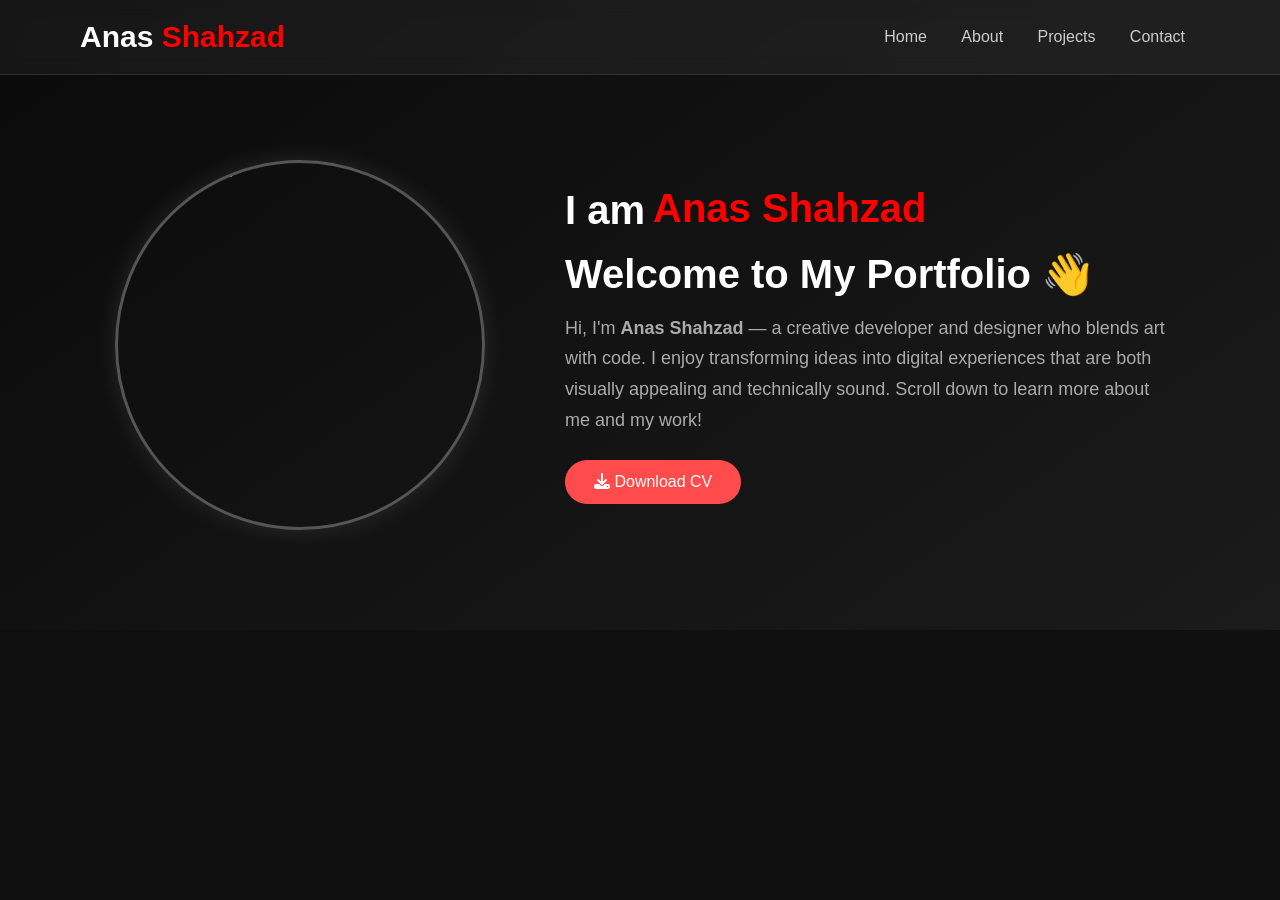
==== index.html @ 21ef64ef "index and style  home section complete" ====
<!DOCTYPE html>
<html lang="en">
<head>
    <meta charset="UTF-8">
    <meta name="viewport" content="width=device-width, initial-scale=1.0">
    <title>Anas | Portfolio</title>
    <link rel="icon" type="image/png" href="Main_P/icons8-portfolio-50.png">
    <link rel="stylesheet" href="style.css">
    <link rel="stylesheet" href="https://cdnjs.cloudflare.com/ajax/libs/font-awesome/6.5.0/css/all.min.css"> 
</head>
<body>
    <header>
        <h1>Anas<span style="color: red;"> Shahzad</span></h1>
        <nav>
            <a href="#home"><span>Home</span></a>
            <a href="#about"><span>About</span></a>
            <a href="#projects"><span>Projects</span></a>
            <a href="#contact"><span>Contact</span></a>
        </nav>
    </header>

    <section id="home" class="hero">
        <img src="Main_P/My_profile.jpeg" alt="Profile Picture">
        <div class="hero-text">
            <h2>
                I am 
                <span>
                    <span>Anas Shahzad</span>
                    <span>a Coder</span>
                    <span>a Graphics Designer</span>
                    <span>a Programmer</span>
                    <span>a developer</span>
                </span>
            </h2>
            <h2>Welcome to My Portfolio 👋</h2>
            <p>
                Hi, I'm <strong>Anas Shahzad</strong> — a creative developer and designer who blends art with code.  
                I enjoy transforming ideas into digital experiences that are both visually appealing and technically sound.  
                Scroll down to learn more about me and my work!
            </p>
            <a href="Anas_Shahzad_CV.pdf" download class="btn-cv">
                <i class="fa-solid fa-download"></i> Download CV
            </a>
        </div>
    </section>
---- style.css ----
/* =========================
RESET & BASE STYLING
========================= */
*{
margin: 0;
padding: 0;
box-sizing: border-box;
font-family: "Poppins", sans-serif;
}

body {
background-color: #0f0f0f;
color: #fff;
}

/* =========================
HEADINGS & TEXT ANIMATION
========================= */
h2{
display: flex;
align-items: center;
gap: 8px;
text-align: left;
}

h2 span {
position: relative;
display: inline-block;
color: red;
overflow: hidden;
height: 1.25em;
}

h2 span span {
display: block;
animation: anim 10s infinite ease;
}

@keyframes anim {
0% { transform: translateY(0%); }
20% { transform: translateY(-100%); }
40% { transform: translateY(-200%); }
60% { tansform: translateY(-300%); }
80% { transform: translateY(-400%); }
100% { transform: translateY(0%); }
}

/* =========================
NAVBAR
========================= */
header {
display: flex;
justify-content: space-between;
align-items: center;
padding: 20px 80px;
background: rgba(255, 255, 255, 0.05);
backdrop-filter: blur(10px);
border-bottom: 1px solid rgba(255, 255, 255, 0.1);
position: fixed;
width: 100%;
top: 0;
z-index: 1000;
}

h1 {
font-size: 30px;
letter-spacing: 0px;
color: #fff;
}

nav a {
color: #ccc;
text-decoration: none;
margin: 0 15px;
position: relative;
font-weight: 500;
}

nav a span {
position: relative;
}

nav a::after {
content: "";
position: absolute;
bottom: -4px;
left: 0;
width: 0%;
height: 2px;
background: linear-gradient(90deg, #fff, #777);
transition: width 0.3s ease;
}

nav a:hover::after {
width: 100%;
}

nav a:hover {
color: #fff;
}

/* =========================
HERO SECTION
========================= */
.hero {
display: flex;
justify-content: center;
align-items: center;
padding: 160px 80px 100px;
background: linear-gradient(145deg, #0a0a0a, #1b1b1b);
flex-wrap: wrap;
}

.hero img {
width: 370px;
height: 370px;
border-radius: 50%;
object-fit: cover;
margin-right: 80px;
border: 3px solid #555;
box-shadow: 0 0 25px rgba(255, 255, 255, 0.1);
transition: all 0.4s ease;
}

.hero img:hover {
transform: rotateY(0deg) rotateX(0deg) scale(1.05);
border-color: rgb(248, 6, 6);
box-shadow:
    0 0 30px rgba(146, 150, 255, 0.5),
    0 0 60px rgba(255, 255, 255, 0.2),
    inset 0 0 25px rgba(255, 255, 255, 0.1);
background: rgba(255, 255, 255, 0.1);
}

.hero-text {
max-width: 600px;
}

.hero-text h2 {
font-size: 40px;
margin-bottom: 15px;
color: #fff;
}

.hero-text p {
font-size: 18px;
line-height: 1.7;
color: #aaa;
}

/* =========================
CV BUTTON STYLING
========================= */
.btn-cv {
display: inline-block;
margin-top: 25px;
padding: 12px 28px;
background-color: #ff4b4b; /* Matches your red accent */
color: #fff;
border-radius: 30px;
text-decoration: none;
font-weight: 500;
transition: background 0.3s ease, transform 0.3s ease;
border: 1px solid transparent;
}

.btn-cv:hover {
background-color: #d43f3f;
transform: translateY(-3px);
box-shadow: 0 5px 15px rgba(255, 75, 75, 0.3);
}
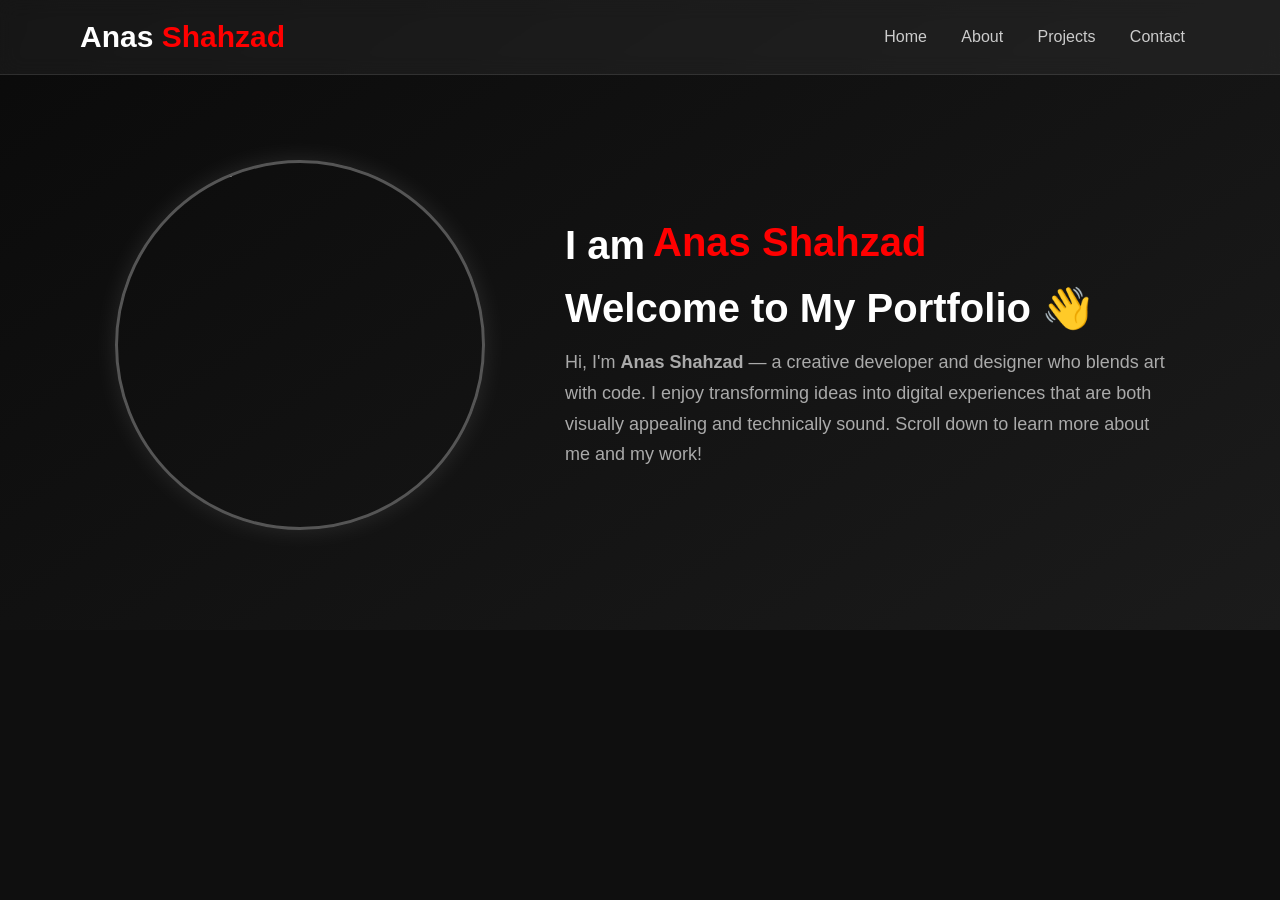
==== commit 13d32930: "cv Button removed from html and css" ====
--- a/index.html
+++ b/index.html
@@ -38,8 +38,6 @@
                 I enjoy transforming ideas into digital experiences that are both visually appealing and technically sound.  
                 Scroll down to learn more about me and my work!
             </p>
-            <a href="Anas_Shahzad_CV.pdf" download class="btn-cv">
-                <i class="fa-solid fa-download"></i> Download CV
-            </a>
+        
         </div>
     </section>
--- a/style.css
+++ b/style.css
@@ -146,26 +146,4 @@
 font-size: 18px;
 line-height: 1.7;
 color: #aaa;
-}
-
-/* =========================
-CV BUTTON STYLING
-========================= */
-.btn-cv {
-display: inline-block;
-margin-top: 25px;
-padding: 12px 28px;
-background-color: #ff4b4b; /* Matches your red accent */
-color: #fff;
-border-radius: 30px;
-text-decoration: none;
-font-weight: 500;
-transition: background 0.3s ease, transform 0.3s ease;
-border: 1px solid transparent;
-}
-
-.btn-cv:hover {
-background-color: #d43f3f;
-transform: translateY(-3px);
-box-shadow: 0 5px 15px rgba(255, 75, 75, 0.3);
 }
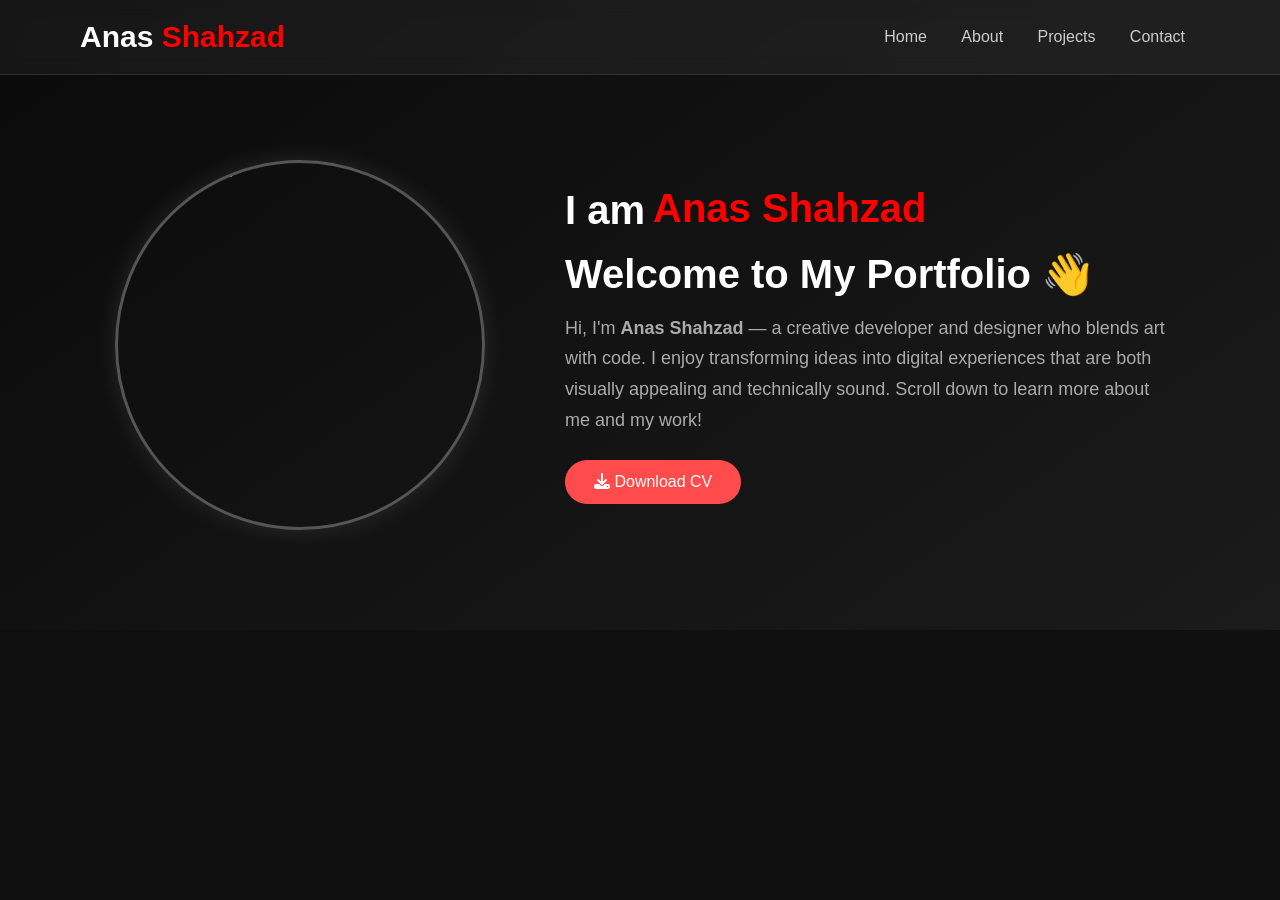
==== commit 6c1d2a5b: "new cv button in html and css" ====
--- a/index.html
+++ b/index.html
@@ -38,6 +38,8 @@
                 I enjoy transforming ideas into digital experiences that are both visually appealing and technically sound.  
                 Scroll down to learn more about me and my work!
             </p>
-        
+            <a href="Anas_Shahzad_CV.pdf" download class="btn-cv">
+                <i class="fa-solid fa-download"></i> Download CV
+            </a>
         </div>
     </section>
--- a/style.css
+++ b/style.css
@@ -146,4 +146,26 @@
 font-size: 18px;
 line-height: 1.7;
 color: #aaa;
+}
+
+/* =========================
+CV BUTTON STYLING
+========================= */
+.btn-cv {
+display: inline-block;
+margin-top: 25px;
+padding: 12px 28px;
+background-color: #ff4b4b; /* Matches your red accent */
+color: #fff;
+border-radius: 30px;
+text-decoration: none;
+font-weight: 500;
+transition: background 0.3s ease, transform 0.3s ease;
+border: 1px solid transparent;
+}
+
+.btn-cv:hover {
+background-color: #d43f3f;
+transform: translateY(-3px);
+box-shadow: 0 5px 15px rgba(255, 75, 75, 0.3);
 }
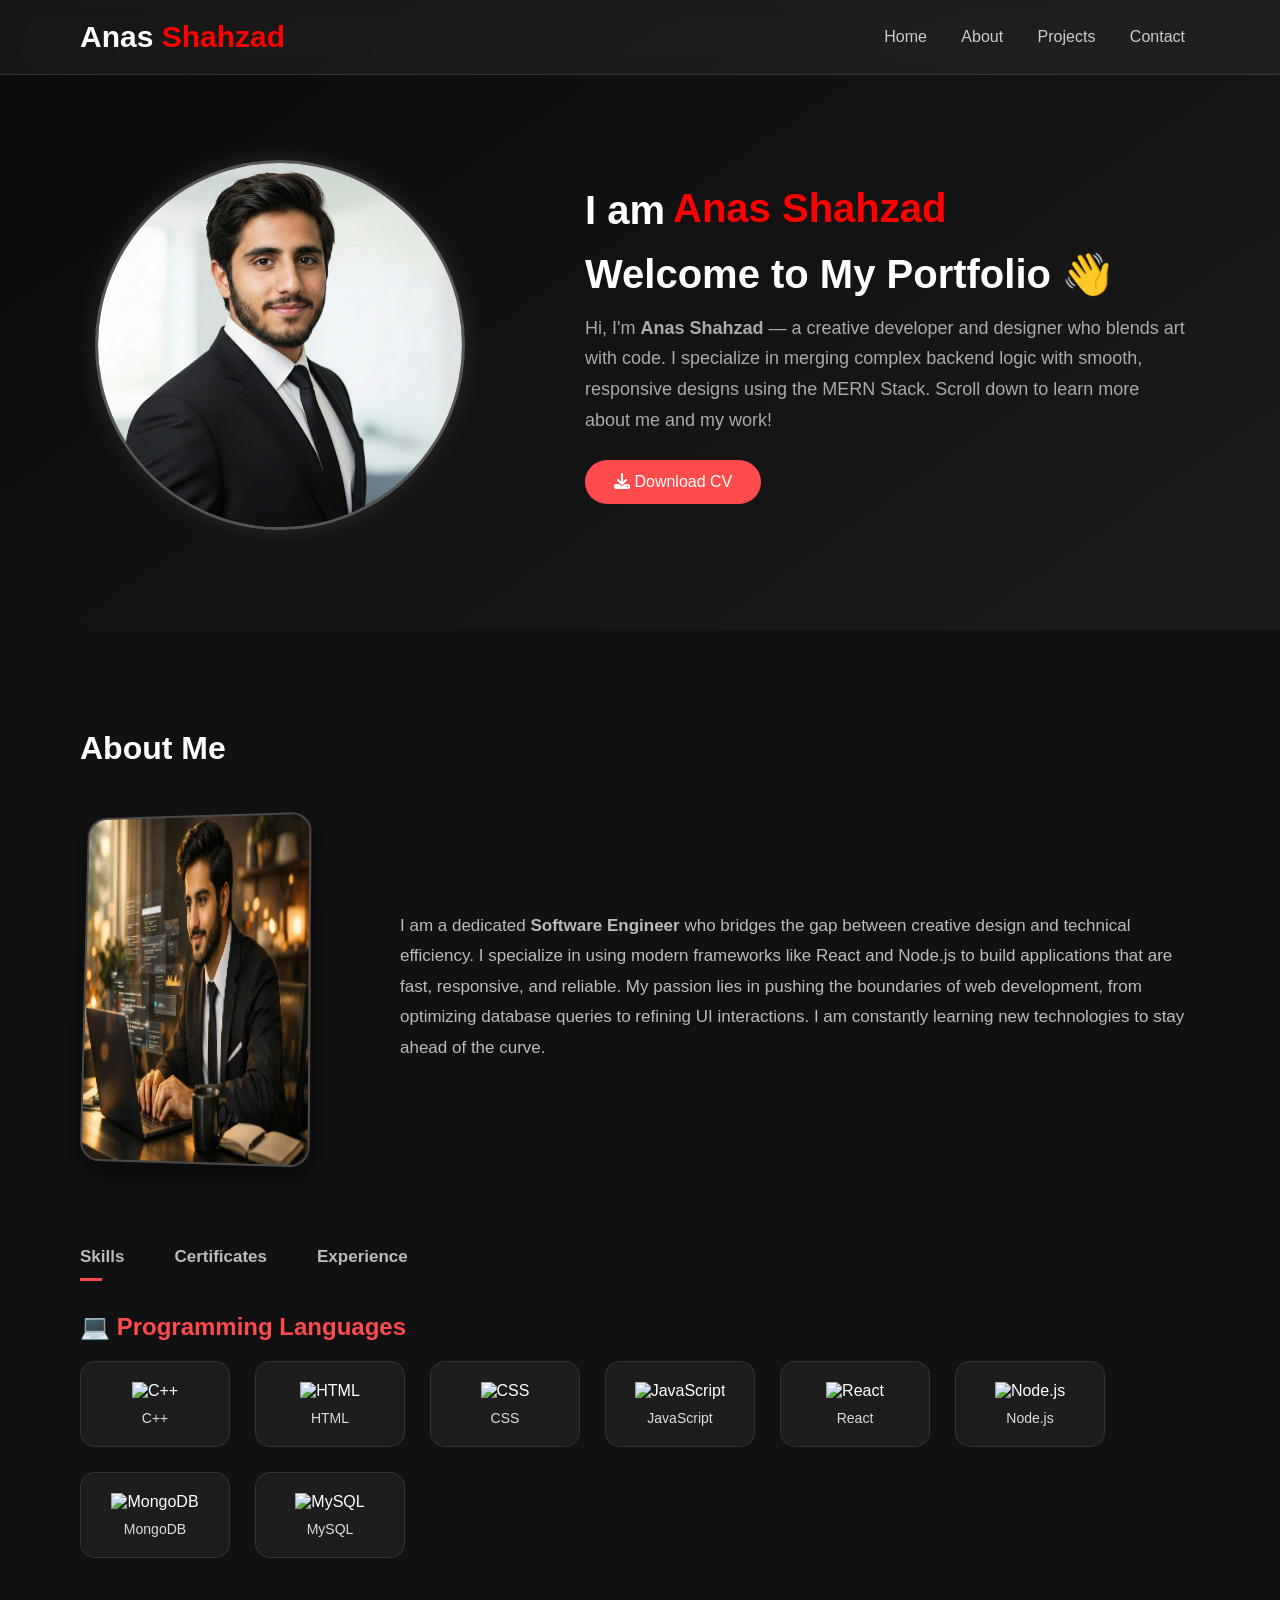
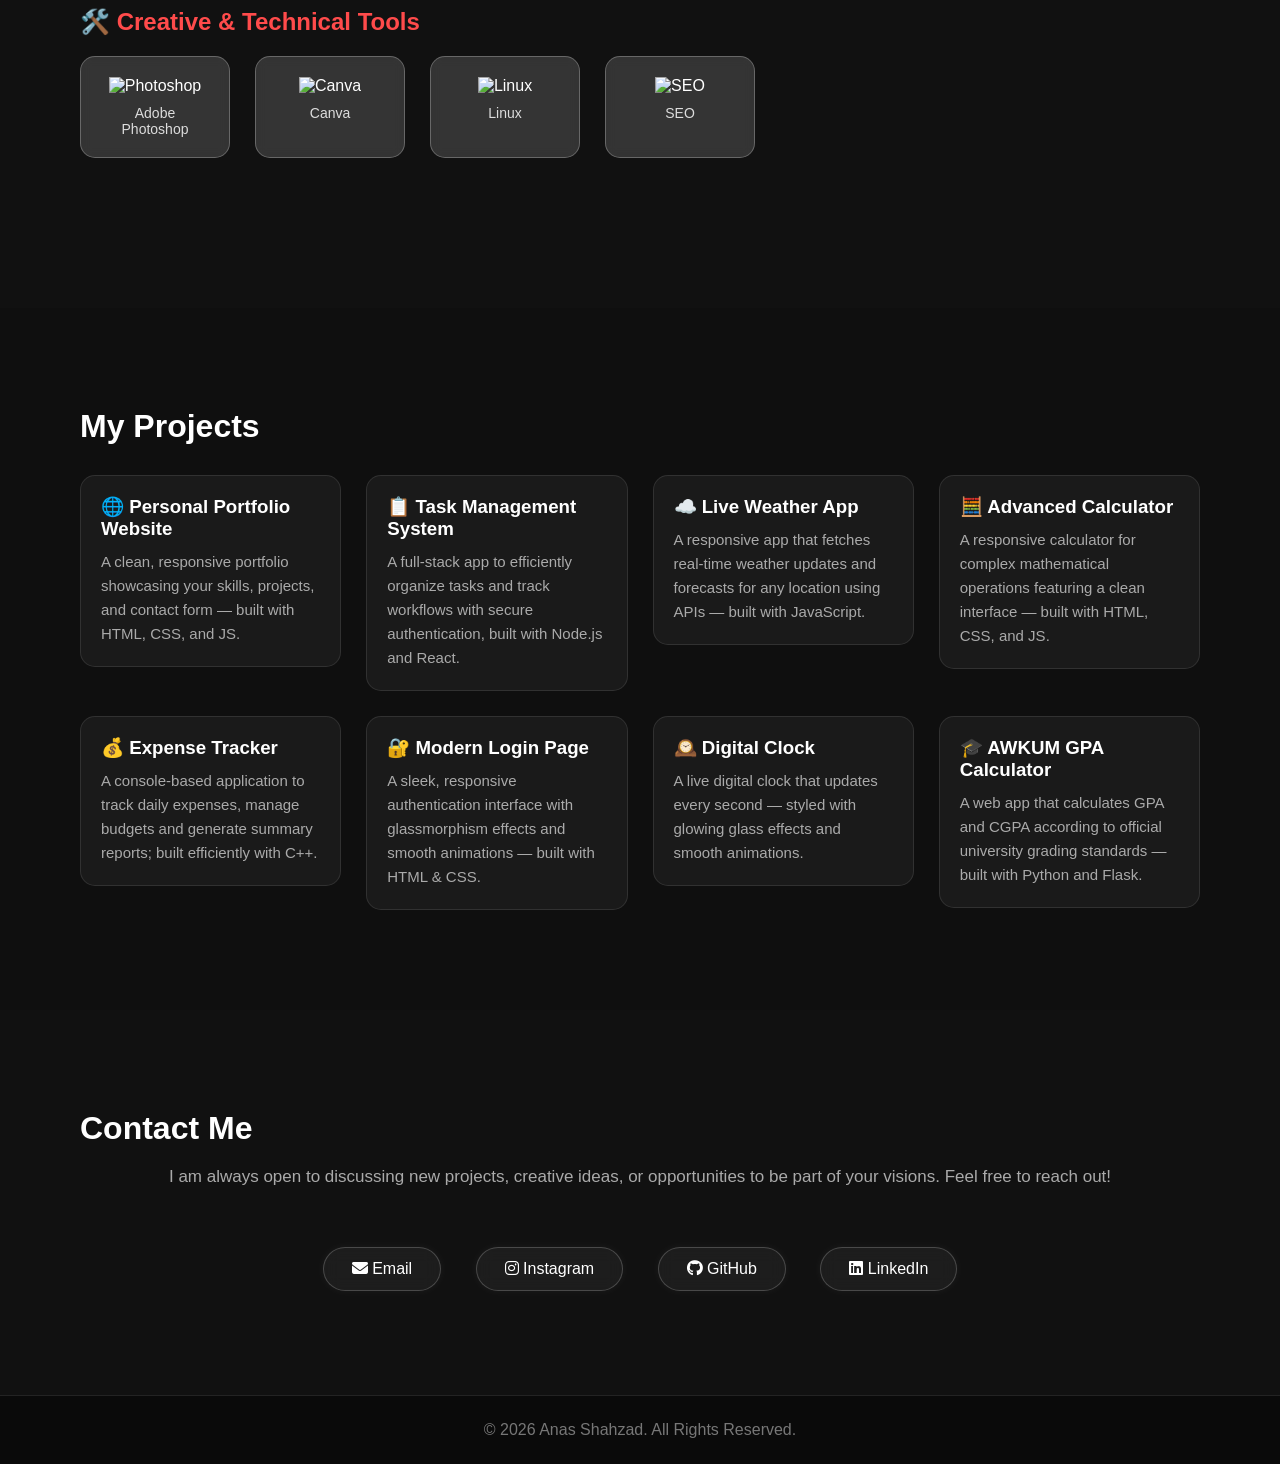
==== commit d3545d85: "All project at once" ====
--- a/index.html
+++ b/index.html
@@ -10,7 +10,7 @@
 </head>
 <body>
     <header>
-        <h1>Anas<span style="color: red;"> Shahzad</span></h1>
+        <h1><span class="name-first">Anas</span><span class="name-last"> Shahzad</span></h1>
         <nav>
             <a href="#home"><span>Home</span></a>
             <a href="#about"><span>About</span></a>
@@ -35,11 +35,269 @@
             <h2>Welcome to My Portfolio 👋</h2>
             <p>
                 Hi, I'm <strong>Anas Shahzad</strong> — a creative developer and designer who blends art with code.  
-                I enjoy transforming ideas into digital experiences that are both visually appealing and technically sound.  
+                I specialize in merging complex backend logic with smooth, responsive designs using the MERN Stack.
                 Scroll down to learn more about me and my work!
             </p>
-            <a href="Anas_Shahzad_CV.pdf" download class="btn-cv">
+            <a href="Main_P/Updated_CV.pdf" download class="btn-cv">
                 <i class="fa-solid fa-download"></i> Download CV
             </a>
         </div>
-    </section>+    </section>
+
+    <section id="about">
+        <h2>About Me</h2>
+        <div class="about-container">
+            <div class="about-image">
+                <img src="Main_P/MY_PIC.png" alt="About Image">
+            </div>
+
+            <div class="about-text">
+                <p>
+                    I am a dedicated <strong>Software Engineer</strong> who bridges the gap between creative design and technical efficiency. I specialize in using modern frameworks like React and Node.js to build applications that are fast, responsive, and reliable. My passion lies in pushing the boundaries of web development, from optimizing database queries to refining UI interactions. I am constantly learning new technologies to stay ahead of the curve.
+                </p>
+            </div>
+        </div>
+            
+        <div class="skills-section">
+            
+            <div class="tab-titles">
+                <p class="tab-links active-link" onclick="opentab('skills')">Skills</p>
+                <p class="tab-links" onclick="opentab('certificates')">Certificates</p>
+                <p class="tab-links" onclick="opentab('experience')">Experience</p>
+            </div>
+
+            <div class="tab-contents active-tab" id="skills">
+                <div class="skills-category">
+                    <h3>💻 Programming Languages</h3>
+                    <div class="skills-grid">
+                        <div class="skill"><img src="https://cdn.jsdelivr.net/gh/devicons/devicon/icons/cplusplus/cplusplus-original.svg" alt="C++"><span>C++</span></div>
+                        <div class="skill"><img src="https://cdn.jsdelivr.net/gh/devicons/devicon/icons/html5/html5-original.svg" alt="HTML"><span>HTML</span></div>
+                        <div class="skill"><img src="https://cdn.jsdelivr.net/gh/devicons/devicon/icons/css3/css3-original.svg" alt="CSS"><span>CSS</span></div>
+                        <div class="skill"><img src="https://cdn.jsdelivr.net/gh/devicons/devicon/icons/javascript/javascript-original.svg" alt="JavaScript"><span>JavaScript</span></div>
+                        <div class="skill"><img src="https://cdn.jsdelivr.net/gh/devicons/devicon/icons/react/react-original.svg" alt="React"><span>React</span></div>
+                        <div class="skill"><img src="https://cdn.jsdelivr.net/gh/devicons/devicon/icons/nodejs/nodejs-original.svg" alt="Node.js"><span>Node.js</span></div>
+                        <div class="skill"><img src="https://cdn.jsdelivr.net/gh/devicons/devicon/icons/mongodb/mongodb-original.svg" alt="MongoDB"><span>MongoDB</span></div>
+                        <div class="skill"><img src="https://cdn.jsdelivr.net/gh/devicons/devicon/icons/mysql/mysql-original.svg" alt="MySQL"><span>MySQL</span></div>
+                    </div>
+                </div>
+
+                <div class="skills-category">
+                    <h3>🛠️ Creative & Technical Tools</h3>
+                    <div class="skills-grid">
+                        <div class="skill bright-bg"><img src="https://upload.wikimedia.org/wikipedia/commons/a/af/Adobe_Photoshop_CC_icon.svg" alt="Photoshop"><span>Adobe Photoshop</span></div>
+                        <div class="skill bright-bg"><img src="https://cdn.jsdelivr.net/gh/simple-icons/simple-icons/icons/canva.svg" alt="Canva"><span>Canva</span></div>
+                        <div class="skill bright-bg"><img src="https://cdn.jsdelivr.net/gh/devicons/devicon/icons/linux/linux-original.svg" alt="Linux"><span>Linux</span></div>
+                        <div class="skill bright-bg"><img src="https://cdn.jsdelivr.net/gh/simple-icons/simple-icons/icons/googlesearchconsole.svg" alt="SEO"><span>SEO</span></div>
+                    </div>
+                </div>
+            </div>
+
+            <div class="tab-contents" id="certificates">
+                <h3 style="color: #ff4b4b; margin-bottom: 20px;">🏆 My Certifications</h3>
+                <div class="skills-grid">
+                    <div class="cert-card skill">
+                        <img src="https://upload.wikimedia.org/wikipedia/commons/2/2f/Google_2015_logo.svg" alt="Google"> <span class="cert-issuer">Google</span>
+                        <span class="cert-title">Project Management</span>
+                        <a href="Certificates/Google Project Management.pdf" class="cert-link">Click to view</a>
+                    </div>
+                    <div class="cert-card skill">
+                        <img src="https://upload.wikimedia.org/wikipedia/commons/4/44/Microsoft_logo.svg" alt="Microsoft">
+                        <span class="cert-issuer">Microsoft</span>
+                        <span class="cert-title">Office 365</span>
+                        <a href="Certificates/Microsoft office 365.pdf" class="cert-link">Click to view</a>
+                    </div>
+                    <div class="cert-card skill">
+                        <img src="https://logo.svgcdn.com/simple-icons/freecodecamp-dark.svg" alt="freeCodeCamp logo" width="120" />
+                        <span class="cert-issuer">freeCodeCamp</span>
+                        <span class="cert-title">Full Stack Web Dev</span>
+                        <a href="in_progress.html" class="cert-link">Click to view</a>
+                    </div>
+                    <div class="cert-card skill">
+                        <img src="https://upload.wikimedia.org/wikipedia/commons/0/08/Cisco_logo_blue_2016.svg" alt="Cisco">
+                        <span class="cert-issuer">Cisco</span>
+                        <span class="cert-title">CCNA Networking</span>
+                        <a href="in_progress.html" class="cert-link">Click to view</a>
+                    </div>
+                    <div class="cert-card skill">
+                        <img src="Main_P/UM_logo.png" alt="U-M">
+                        <span class="cert-issuer">University of Michigan</span>
+                        <span class="cert-title">Python</span>
+                        <a href="Certificates/python programming UM.pdf" class="cert-link">Click to view</a>
+                    </div>
+                    <div class="cert-card skill">
+                        <img src="Main_P/iese-business-school-logo-png-transparent.png" alt="FreeCodeCamp">
+                        <span class="cert-issuer">IESE Business School</span>
+                        <span class="cert-title">Art of Storytelling</span>
+                        <a href="Certificates/The Art of Storytelling.pdf" class="cert-link">Click to view</a>
+                    </div>
+                </div>
+            </div>
+
+        <div class="tab-contents" id="experience">
+            <h3 style="color: #ff4b4b; margin-bottom: 20px;">💼 Work Experience</h3>
+            
+            <div class="exp-grid">
+                
+                <div class="skill exp-wide">
+                    <h4 style="color: #fff; font-size: 18px; margin-bottom: 5px;">Software Developer</h4>
+                    <p class="company-name" style="margin-bottom: 15px; color: red;">at Developer Hub Corporation</p>
+                    <p class="exp-desc" style="font-size: 13px; line-height: 1.5; color: #ddd;">
+                        Working on full-stack web development projects, optimizing database queries, and collaborating with cross-functional teams to deliver high-quality software solutions.
+                    </p>
+                </div>
+
+                <div class="skill exp-wide">
+                    <h4 style="color: #fff; font-size: 18px; margin-bottom: 5px;">Blockchain Analyst & Web3 Participant</h4>
+                    <p class="company-name" style="margin-bottom: 15px; color: red;">at Matic Fortune (Decentralized Platform)</p>
+                    <p class="exp-desc" style="font-size: 13px; line-height: 1.5; color: #ddd;">
+                        Engaged with <strong>Web3 architecture</strong> on the Polygon (MATIC) network to analyze <strong>Smart Contract</strong> workflows. Managed decentralized asset distributions through <strong>non-custodial wallets</strong>.
+                    </p>
+                </div>
+
+            </div>
+        </div>
+        </div>
+    </section>
+
+    <section id="projects">
+        <h2>My Projects</h2>
+        <div class="project-grid">
+            
+            <a href="error_Page.html">
+                <div class="project-card">
+                    <h3>🌐 Personal Portfolio Website</h3>
+                    <p>A clean, responsive portfolio showcasing your skills, projects, and contact form — built with HTML, CSS, and JS.</p>
+                </div>
+            </a>
+
+            <a href="error_Page.html">
+                <div class="project-card">
+                    <h3>📋 Task Management System</h3>
+                    <p>A full-stack app to efficiently organize tasks and track workflows with secure authentication, built with Node.js and React.</p>
+                </div>
+            </a>
+
+            <a href="error_Page.html">
+                <div class="project-card">
+                    <h3>☁️ Live Weather App</h3>
+                    <p>A responsive app that fetches real-time weather updates and forecasts for any location using APIs — built with JavaScript.</p>
+                </div>
+            </a>
+            
+            <a href="error_Page.html">
+                <div class="project-card">
+                    <h3>🧮 Advanced Calculator</h3>
+                    <p>A responsive calculator for complex mathematical operations featuring a clean interface — built with HTML, CSS, and JS.</p>
+                </div>
+            </a>
+
+            <a href="error_Page.html">
+                <div class="project-card">
+                    <h3>💰 Expense Tracker</h3>
+                    <p>A console-based application to track daily expenses, manage budgets and generate summary reports; built efficiently with C++.</p>
+                </div>
+            </a>
+
+            <a href="error_Page.html">
+                <div class="project-card">
+                    <h3>🔐 Modern Login Page</h3>
+                    <p>A sleek, responsive authentication interface with glassmorphism effects and smooth animations — built with HTML & CSS.</p>
+                </div>
+            </a>
+
+            <a href="error_Page.html">
+                <div class="project-card">
+                    <h3>🕰️ Digital Clock</h3>
+                    <p>A live digital clock that updates every second — styled with glowing glass effects and smooth animations.</p>
+                </div>
+            </a>
+
+            <a href="error_Page.html">
+                <div class="project-card">
+                    <h3>🎓 AWKUM GPA Calculator</h3>
+                    <p>A web app that calculates GPA and CGPA according to official university grading standards — built with Python and Flask.</p>
+                </div>
+            </a>
+
+        </div>
+    </section>
+
+    <section id="contact">
+        <h2>Contact Me</h2>
+        <p>I am always open to discussing new projects, creative ideas, or opportunities to be part of your visions. Feel free to reach out!</p>
+
+        <div class="contact-links">
+            <a href="mailto:AnasShahzad3600@outlook.com?subject=Hello%20Anas&body=Hi%20there!%20I%20loved%20your%20portfolio.">
+                <i class="fa-solid fa-envelope"></i> Email
+            </a>
+            <a href="https://www.instagram.com/anasshahzad67/" target="_blank" data-instagram="true">
+                <i class="fa-brands fa-instagram"></i> Instagram
+            </a>
+            <a href="https://github.com/Anas-Shahzad" target="_blank">
+                <i class="fa-brands fa-github"></i> GitHub
+            </a>
+            <a href="https://www.linkedin.com/in/anas-shahzad-711023355/" target="_blank">
+                <i class="fa-brands fa-linkedin"></i> LinkedIn
+            </a>
+        </div>
+
+    </section>
+
+    <footer>© 2026 Anas Shahzad. All Rights Reserved.</footer>
+
+    <script>
+        // Smooth Scroll Logic
+        document.querySelectorAll('nav a').forEach(link => {
+            link.addEventListener('click', function(e) {
+                e.preventDefault();
+                const targetId = this.getAttribute('href').substring(1);
+                const targetSection = document.getElementById(targetId);
+
+                if (targetSection) {
+                    window.scrollTo({
+                        top: targetSection.offsetTop - 80, // offset for fixed header
+                        behavior: 'smooth'
+                    });
+                }
+            });
+        });
+
+        // Tab Switching Logic
+        var tablinks = document.getElementsByClassName("tab-links");
+        var tabcontents = document.getElementsByClassName("tab-contents");
+
+        function opentab(tabname){
+            for(tablink of tablinks){
+                tablink.classList.remove("active-link");
+            }
+            for(tabcontent of tabcontents){
+                tabcontent.classList.remove("active-tab");
+            }
+            event.currentTarget.classList.add("active-link");
+            document.getElementById(tabname).classList.add("active-tab");
+        }
+
+        // Open Instagram profile in the app on mobile with web fallback
+        const instagramLink = document.querySelector('[data-instagram="true"]');
+        if (instagramLink) {
+            instagramLink.addEventListener('click', function (e) {
+                const isMobile = /Android|iPhone|iPad|iPod/i.test(navigator.userAgent);
+                if (!isMobile) {
+                    return;
+                }
+
+                e.preventDefault();
+
+                const appUrl = 'instagram://user?username=anasshahzad67';
+                const webUrl = this.getAttribute('href');
+
+                window.location.href = appUrl;
+                setTimeout(() => {
+                    window.location.href = webUrl;
+                }, 500);
+            });
+        }
+    </script>
+
+</body>
+</html>
--- a/style.css
+++ b/style.css
@@ -11,6 +11,13 @@
 body {
 background-color: #0f0f0f;
 color: #fff;
+overflow-x: hidden;
+}
+
+img,
+video {
+max-width: 100%;
+height: auto;
 }
 
 /* =========================
@@ -66,6 +73,30 @@
 font-size: 30px;
 letter-spacing: 0px;
 color: #fff;
+transition: transform 0.3s ease, text-shadow 0.3s ease;
+}
+
+.name-first {
+color: #fff;
+transition: color 0.3s ease;
+}
+
+.name-last {
+color: red;
+transition: color 0.3s ease;
+}
+
+h1:hover .name-first {
+color: red;
+}
+
+h1:hover .name-last {
+color: #fff;
+}
+
+h1:hover {
+transform: scale(1.05);
+text-shadow: 0 0 12px rgba(255, 255, 255, 0.25);
 }
 
 nav a {
@@ -109,6 +140,7 @@
 padding: 160px 80px 100px;
 background: linear-gradient(145deg, #0a0a0a, #1b1b1b);
 flex-wrap: wrap;
+gap: 40px;
 }
 
 .hero img {
@@ -134,6 +166,7 @@
 
 .hero-text {
 max-width: 600px;
+min-width: 0;
 }
 
 .hero-text h2 {
@@ -162,10 +195,681 @@
 font-weight: 500;
 transition: background 0.3s ease, transform 0.3s ease;
 border: 1px solid transparent;
+min-height: 44px;
 }
 
 .btn-cv:hover {
 background-color: #d43f3f;
 transform: translateY(-3px);
 box-shadow: 0 5px 15px rgba(255, 75, 75, 0.3);
+}
+
+/* =========================
+ABOUT SECTION
+========================= */
+section {
+padding: 100px 80px;
+}
+
+#about {
+background-color: #111;
+}
+
+#about h2 {
+font-size: 32px;
+margin-bottom: 45px;
+color: #fff;
+}
+
+#about p {
+font-size: 17px;
+line-height: 1.8;
+color: #bbb;
+max-width: 800px;
+}
+
+.about-container {
+display: flex;
+align-items: center;
+justify-content: space-between;
+gap: 90px;
+flex-wrap: wrap;
+}
+
+/* 3D Glass Frame */
+.about-image {
+flex: 1;
+display: flex;
+justify-content: center;
+position: relative;
+perspective: 1000px;
+}
+
+.about-image img {
+width: 450px;
+height: 350px;
+object-fit: auto;
+border-radius: 20px;
+border: 2px solid rgba(255, 255, 255, 0.2);
+background: rgba(255, 255, 255, 0.05);
+box-shadow:
+    0 10px 25px rgba(0, 0, 0, 0.5),
+    inset 0 0 20px rgba(255, 255, 255, 0.05);
+transform: rotateY(-10deg) rotateX(5deg);
+transition: all 0.6s ease;
+backdrop-filter: blur(8px);
+position: relative;
+overflow: hidden;
+}
+
+/* Glass shimmer effect */
+.about-image img::before {
+content: "";
+position: absolute;
+top: 0;
+left: -75%;
+width: 50%;
+height: 100%;
+background: linear-gradient(
+    120deg,
+    transparent,
+    rgba(255, 255, 255, 0.6),
+    transparent
+);
+transform: skewX(-25deg);
+transition: all 0.6s ease;
+}
+
+/* Hover Effects */
+.about-image img:hover {
+transform: rotateY(0deg) rotateX(0deg) scale(1.05);
+border-color: rgb(254, 254, 255);
+box-shadow:
+    0 0 30px rgba(146, 150, 255, 0.5),
+    0 0 60px rgba(255, 255, 255, 0.2),
+    inset 0 0 25px rgba(255, 255, 255, 0.1);
+background: rgba(255, 255, 255, 0.1);
+}
+
+.about-image img:hover::before {
+left: 125%;
+}
+
+/* =========================
+SKILLS | CERTIFICATES | EXP - TABS
+========================= */
+.skills-section {
+margin-top: 80px;
+text-align: left;
+}
+
+/* Tab Headers */
+.tab-titles {
+display: flex;
+margin: 20px 0 40px;
+}
+
+.tab-links {
+margin-right: 50px;
+font-size: 24px; /* Larger like the h2 */
+font-weight: 600;
+cursor: pointer;
+position: relative;
+color: #bbb;
+transition: color 0.3s ease;
+}
+
+.tab-links:hover {
+color: #fff;
+}
+
+/* The active underline and color */
+.tab-links::after {
+content: '';
+width: 0;
+height: 3px;
+background: #ff4b4b;
+position: absolute;
+left: 0;
+bottom: -8px;
+transition: 0.5s;
+}
+
+.tab-links.active-link {
+color: #ff4b4b; /* Active Tab Color */
+}
+
+.tab-links.active-link::after {
+width: 50%;
+}
+
+/* Hiding/Showing Content */
+.tab-contents {
+display: none;
+}
+
+.tab-contents.active-tab {
+display: block;
+animation: fadeIn 0.5s ease;
+}
+
+@keyframes fadeIn {
+from { opacity: 0; transform: translateY(10px); }
+to { opacity: 1; transform: translateY(0); }
+}
+
+.skills-category {
+margin-bottom: 50px;
+}
+
+.skills-category h3 {
+font-size: 24px;
+color: #ff4b4b;
+margin-bottom: 20px;
+}
+
+.skills-grid {
+display: flex;
+flex-wrap: wrap;
+gap: 25px;
+}
+
+/* Base Skill Card (Used for Certs too) */
+.skill {
+background: rgba(255, 255, 255, 0.05);
+border: 1px solid rgba(255, 255, 255, 0.1);
+border-radius: 15px;
+padding: 20px 25px;
+width: 150px;
+text-align: center;
+transition: all 0.3s ease;
+backdrop-filter: blur(6px);
+position: relative;
+overflow: hidden;
+}
+
+.skill img {
+width: 45px;
+height: 45px;
+margin-bottom: 10px;
+object-fit: contain;
+}
+
+.skill span {
+display: block;
+font-size: 14px;
+color: #ddd;
+}
+
+/* Hover Glint Effect */
+.skill::before {
+content: "";
+position: absolute;
+top: 0;
+left: -75%;
+width: 50%;
+height: 100%;
+background: linear-gradient(
+    120deg,
+    transparent,
+    rgba(255, 255, 255, 0.6),
+    transparent
+);
+transform: skewX(-25deg);
+transition: all 0.7s ease;
+}
+
+.skill:hover::before {
+left: 125%;
+}
+
+.skill:hover {
+transform: translateY(-6px);
+border-color: rgba(255, 255, 255, 0.3);
+box-shadow: 0 0 25px rgba(255, 255, 255, 0.15);
+background: rgba(255, 255, 255, 0.1);
+}
+
+/* Specific styling for Cert cards to fit text */
+.cert-card {
+width: 180px; /* Slightly wider than skills */
+height: auto;
+display: flex;
+flex-direction: column;
+align-items: center;
+justify-content: center;
+}
+
+.cert-issuer {
+font-weight: bold;
+color: #fff;
+margin-bottom: 5px;
+}
+
+.cert-title {
+font-size: 12px !important;
+color: #aaa !important;
+margin-bottom: 10px;
+}
+
+.cert-link {
+font-size: 11px;
+color: #ff4b4b;
+text-decoration: underline;
+}
+
+/* Experience Section Styling */
+
+/* 1. The Container (exp-grid) */
+.exp-grid {
+    display: flex;
+    justify-content: space-between; /* Pushes items to left and right edges */
+    flex-wrap: wrap;                /* Allows wrapping on small screens */
+    gap: 30px;                      /* Space between cards */
+    width: 100%;
+}
+
+/* 2. The Wide Card (exp-wide) */
+/* This overrides the default .skill width of 150px */
+.skill.exp-wide {
+    width: 48%;             /* Takes almost half the container width */
+    min-width: 300px;       /* Prevents it from getting too narrow */
+    height: auto;           /* Lets height grow with text */
+    padding: 30px;          /* More space inside */
+    text-align: left;       /* Left align text for readability */
+    
+    /* Flex alignment for content */
+    display: flex;
+    flex-direction: column;
+    justify-content: center;
+}
+
+/* 3. Mobile Responsiveness */
+@media (max-width: 900px) {
+    .skill.exp-wide {
+        width: 100%;        /* Stack vertically on tablets/phones */
+    }
+}
+
+/* Responsive */
+@media (max-width: 600px) {
+.skills-grid {
+    justify-content: center;
+}
+.skill {
+    width: 130px;
+    padding: 15px;
+}
+.skills-category h3 {
+    font-size: 20px;
+}
+.tab-titles {
+    flex-direction: row;
+    justify-content: space-between;
+}
+.tab-links {
+    margin-right: 15px;
+    font-size: 18px;
+}
+}
+
+/* Fix visibility for light-colored design icons */
+.bright-bg {
+background: rgba(255, 255, 255, 0.15);
+border: 1px solid rgba(255, 255, 255, 0.25);
+}
+
+.bright-bg:hover {
+background: rgba(255, 255, 255, 0.25);
+border-color: rgba(255, 255, 255, 0.4);
+}
+
+/* =========================
+PROJECTS SECTION
+========================= */
+#projects {
+background-color: #0f0f0f;
+}
+
+#projects h2 {
+font-size: 32px;
+margin-bottom: 30px;
+color: #fff;
+}
+
+.project-grid {
+display: grid;
+grid-template-columns: repeat(4, 1fr);
+gap: 25px;
+}
+
+/* Responsive Adjustments */
+@media (max-width: 1024px) {
+.project-grid {
+    grid-template-columns: repeat(3, 1fr);
+}
+}
+
+@media (max-width: 768px) {
+.project-grid {
+    grid-template-columns: repeat(2, 1fr);
+}
+}
+
+@media (max-width: 480px) {
+.project-grid {
+    grid-template-columns: 1fr;
+}
+}
+
+
+.project-card {
+background: #1a1a1a;
+padding: 25px;
+border-radius: 15px;
+border: 1px solid rgba(255, 255, 255, 0.1);
+transition: transform 0.3s ease, box-shadow 0.3s ease;
+}
+
+.project-card:hover {
+transform: translateY(-5px);
+box-shadow: 0 0 20px rgba(255, 255, 255, 0.1);
+}
+
+.project-card h3 {
+color: #fff;
+margin-bottom: 10px;
+}
+
+.project-card p {
+color: #aaa;
+font-size: 15px;
+line-height: 1.6;
+}
+
+/* Project Hover Overlay */
+.project-card {
+position: relative;
+overflow: hidden;
+}
+
+.project-card::before {
+content: "NOT AVAILABLE";
+position: absolute;
+top: 0;
+left: 0;
+width: 100%;
+height: 100%;
+background: rgba(0, 0, 0, 0.75);
+color: #ff4b4b;
+display: flex;
+justify-content: center;
+align-items: center;
+font-size: 18px;
+font-weight: 600;
+letter-spacing: 1px;
+opacity: 0;
+transition: opacity 0.4s ease;
+backdrop-filter: blur(3px);
+}
+
+.project-card:hover::before {
+opacity: 1;
+}
+
+.project-card {
+    padding: 20px;
+}
+
+.project-card, a{
+    text-decoration: none;
+}
+
+
+/* =========================
+CONTACT SECTION
+========================= */
+#contact {
+background-color: #111;
+text-align: center;
+}
+
+
+#contact h2 {
+font-size: 32px;
+margin-bottom: 20px;
+color: #fff;
+}
+
+#contact p {
+color: #aaa;
+font-size: 17px;
+margin-bottom: 60px;
+}
+
+.contact-links a {
+display: inline-block;
+margin: 0 15px;
+color: #fff;
+text-decoration: none;
+border: 1px solid rgba(255, 255, 255, 0.2);
+padding: 12px 28px;
+border-radius: 30px;
+position: relative;
+overflow: hidden;
+background: rgba(255, 255, 255, 0.05);
+backdrop-filter: blur(8px);
+box-shadow: 0 0 10px rgba(255, 255, 255, 0.05);
+transition: all 0.4s ease;
+min-height: 44px;
+}
+
+.contact-links a::before {
+content: "";
+position: absolute;
+top: 0;
+left: -75%;
+width: 50%;
+height: 100%;
+background: linear-gradient(
+    120deg,
+    transparent,
+    rgba(255, 255, 255, 0.6),
+    transparent
+);
+transform: skewX(-25deg);
+transition: all 0.6s ease;
+}
+
+.contact-links a:hover::before {
+left: 125%;
+}
+
+.contact-links a:hover {
+border-color: rgba(255, 255, 255, 0.4);
+background: rgba(255, 255, 255, 0.15);
+box-shadow: 0 0 25px rgba(255, 255, 255, 0.3),
+    0 0 60px rgba(255, 255, 255, 0.15);
+transform: translateY(-3px);
+}
+
+/* =========================
+FOOTER
+========================= */
+footer {
+text-align: center;
+padding: 25px;
+color: #777;
+border-top: 1px solid rgba(255, 255, 255, 0.1);
+background: #0a0a0a;
+}
+
+
+/* =========================
+RESPONSIVE DESIGN
+========================= */
+@media (max-width: 1024px) {
+header {
+    padding: 18px 60px;
+}
+
+.about-container {
+    gap: 50px;
+}
+
+.about-image img {
+    width: min(450px, 100%);
+    height: auto;
+}
+}
+
+@media (max-width: 900px) {
+header {
+    padding: 15px 40px;
+}
+
+nav a {
+    margin: 0 10px;
+    font-size: 15px;
+}
+
+.hero {
+    flex-direction: column;
+    text-align: center;
+    padding: 140px 40px 80px;
+}
+
+.hero img {
+    margin: 0 0 30px 0;
+    width: 260px;
+    height: 260px;
+}
+
+.hero-text h2 {
+    font-size: 32px;
+}
+
+section {
+    padding: 80px 40px;
+}
+
+.about-container {
+    flex-direction: column;
+    text-align: center;
+}
+
+.about-image {
+    margin-bottom: -50px;
+}
+}
+
+@media (max-width: 768px) {
+.skills-grid {
+    justify-content: center;
+}
+
+.skill {
+    width: auto;
+    max-width: 180px;
+    flex: 1 1 140px;
+}
+
+.tab-titles {
+    flex-wrap: wrap;
+    gap: 12px 20px;
+}
+
+.project-card {
+    padding: 20px;
+}
+}
+
+@media (max-width: 600px) {
+header {
+    flex-direction: column;
+    padding: 15px 25px;
+}
+
+h1 {
+    margin-bottom: 10px;
+    font-size: 22px;
+}
+
+nav {
+    display: flex;
+    flex-wrap: wrap;
+    justify-content: center;
+}
+
+nav a {
+    margin: 8px;
+    font-size: 14px;
+    padding: 6px 8px;
+}
+
+.hero {
+    padding-top: 140px;
+    padding-bottom: 60px;
+}
+
+.hero img {
+    width: min(220px, 70vw);
+    height: min(220px, 70vw);
+}
+
+.hero-text h2 {
+    font-size: 26px;
+}
+
+.hero-text p {
+    font-size: 16px;
+}
+
+section {
+    padding: 60px 25px;
+}
+
+.contact-links a {
+    display: block;
+    margin: 15px auto;
+    width: 80%;
+    text-align: center;
+}
+}
+
+@media (max-width: 400px) {
+header {
+    padding: 10px 20px;
+}
+
+h1 {
+    font-size: 20px;
+}
+
+nav a {
+    font-size: 13px;
+    margin: 5px;
+}
+
+.hero img {
+    width: 180px;
+    height: 180px;
+}
+
+.hero-text h2 {
+    font-size: 22px;
+}
+
+.hero-text p {
+    font-size: 14px;
+}
+
+#contact p {
+    font-size: 15px;
+}
+
+footer {
+    font-size: 13px;
+    padding: 20px;
+}
 }
